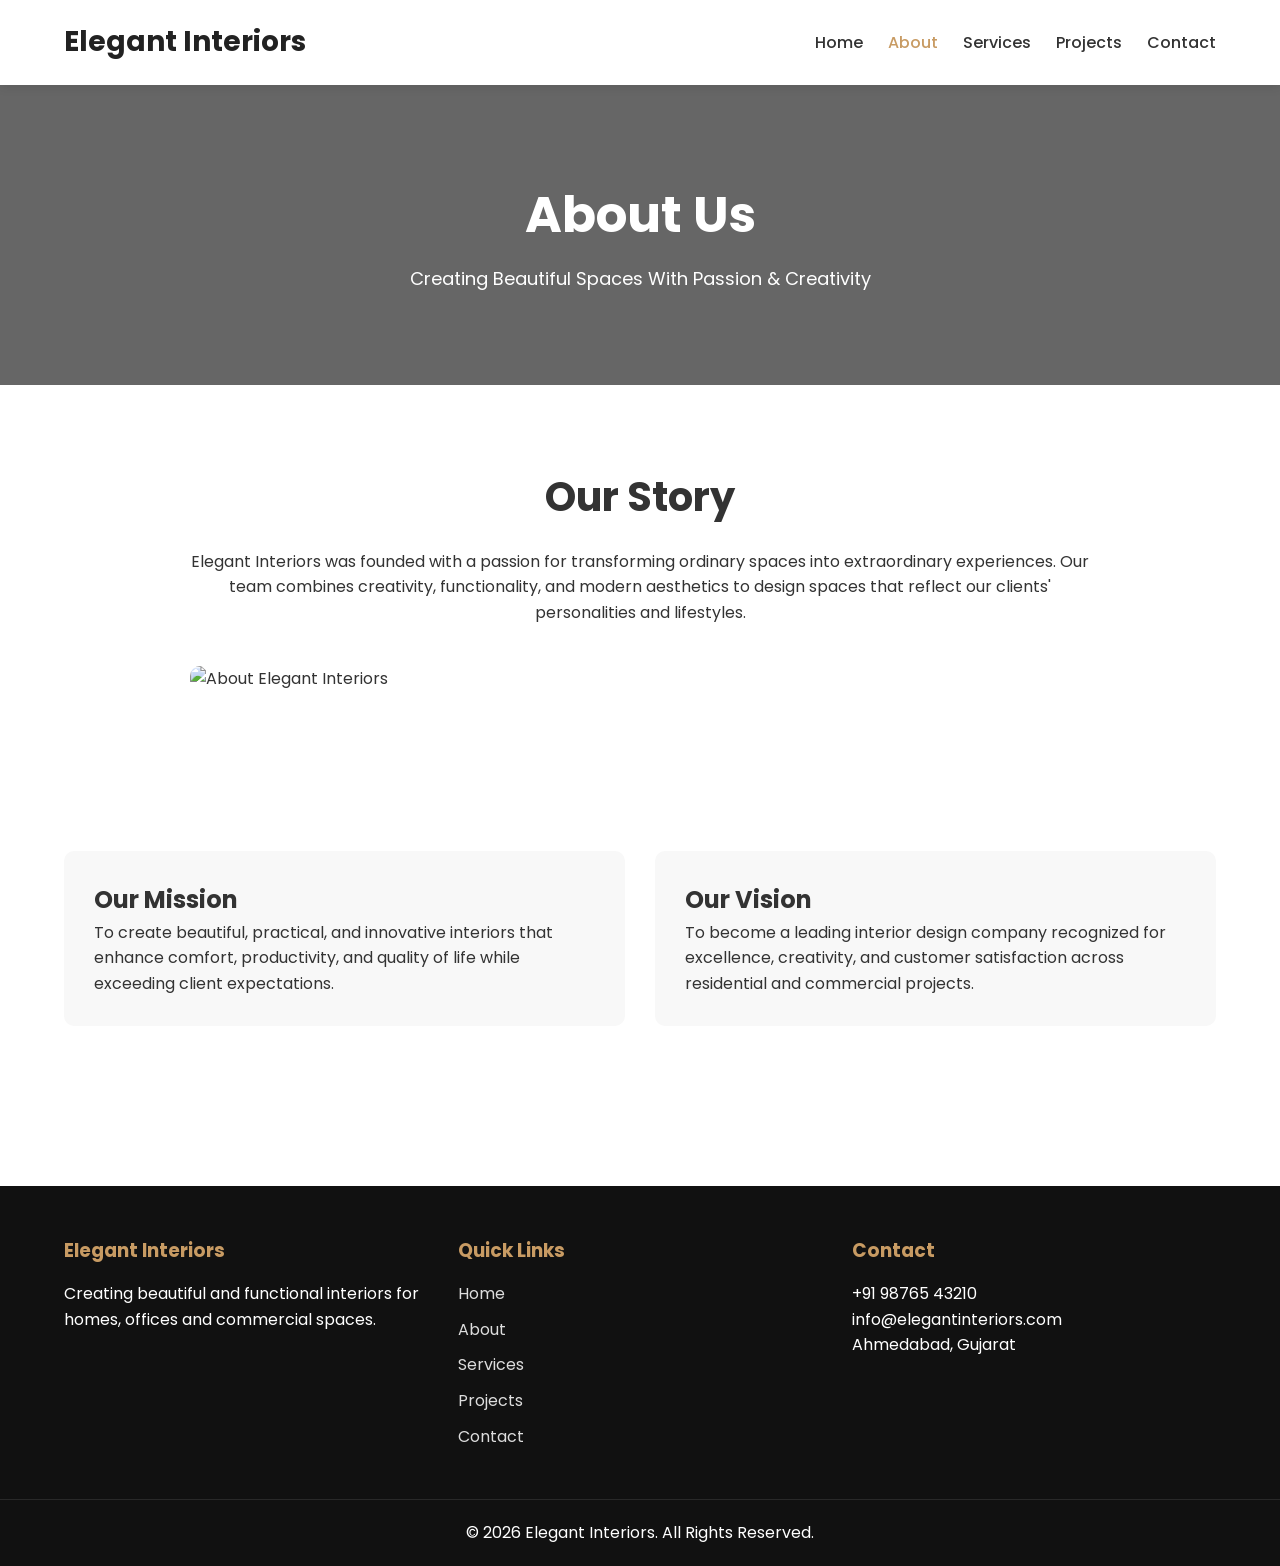
==== about.html @ 5e0bee51 "Add files via upload" ====
<!DOCTYPE html>
<html lang="en">
<head>
    <meta charset="UTF-8">
    <meta name="viewport" content="width=device-width, initial-scale=1.0">
    <title>About Us | Elegant Interiors</title>
    <link rel="stylesheet" href="style.css">
</head>
<body>

<header>
    <nav class="navbar">
        <div class="logo">Elegant Interiors</div>

        <ul class="nav-links">
            <li><a href="index.html">Home</a></li>
            <li><a href="about.html" class="active">About</a></li>
            <li><a href="services.html">Services</a></li>
            <li><a href="projects.html">Projects</a></li>
            <li><a href="contact.html">Contact</a></li>
        </ul>
    </nav>
</header>

<section class="page-banner">
    <div class="banner-content">
        <h1>About Us</h1>
        <p>Creating Beautiful Spaces With Passion & Creativity</p>
    </div>
</section>

<section class="about">
    <div class="container">

        <h2>Our Story</h2>

        <p>
            Elegant Interiors was founded with a passion for transforming
            ordinary spaces into extraordinary experiences. Our team combines
            creativity, functionality, and modern aesthetics to design spaces
            that reflect our clients' personalities and lifestyles.
        </p>

        <img src="images/project1.jpg" alt="About Elegant Interiors">

    </div>
</section>

<section class="mission-vision">
    <div class="container">

        <div class="mv-grid">

            <div class="mv-box">
                <h2>Our Mission</h2>

                <p>
                    To create beautiful, practical, and innovative interiors
                    that enhance comfort, productivity, and quality of life
                    while exceeding client expectations.
                </p>
            </div>

            <div class="mv-box">
                <h2>Our Vision</h2>

                <p>
                    To become a leading interior design company recognized for
                    excellence, creativity, and customer satisfaction across
                    residential and commercial projects.
                </p>
            </div>

        </div>

    </div>
</section>

<footer>
    <div class="footer-content">

        <div>
            <h3>Elegant Interiors</h3>
            <p>
                Creating beautiful and functional interiors for homes,
                offices and commercial spaces.
            </p>
        </div>

        <div>
            <h3>Quick Links</h3>
            <ul>
                <li><a href="index.html">Home</a></li>
                <li><a href="about.html">About</a></li>
                <li><a href="services.html">Services</a></li>
                <li><a href="projects.html">Projects</a></li>
                <li><a href="contact.html">Contact</a></li>
            </ul>
        </div>

        <div>
            <h3>Contact</h3>
            <p>+91 98765 43210</p>
            <p>info@elegantinteriors.com</p>
            <p>Ahmedabad, Gujarat</p>
        </div>

    </div>

    <div class="copyright">
        <p>&copy; 2026 Elegant Interiors. All Rights Reserved.</p>
    </div>
</footer>

</body>
</html>
---- style.css ----
/* =========================
   GOOGLE FONTS
========================= */
@import url('https://fonts.googleapis.com/css2?family=Poppins:wght@300;400;500;600;700&display=swap');

/* =========================
   RESET
========================= */
*{
    margin:0;
    padding:0;
    box-sizing:border-box;
}

html{
    scroll-behavior:smooth;
}

body{
    font-family:'Poppins',sans-serif;
    line-height:1.6;
    color:#333;
    background:#fff;
}

img{
    width:100%;
    display:block;
}

a{
    text-decoration:none;
}

ul{
    list-style:none;
}

.container{
    width:90%;
    max-width:1200px;
    margin:auto;
}

/* =========================
   NAVBAR
========================= */

header{
    background:#fff;
    box-shadow:0 2px 10px rgba(0,0,0,0.1);
    position:sticky;
    top:0;
    z-index:1000;
}

.navbar{
    width:90%;
    max-width:1200px;
    margin:auto;
    display:flex;
    justify-content:space-between;
    align-items:center;
    padding:20px 0;
}

.logo{
    font-size:28px;
    font-weight:700;
    color:#222;
}

.nav-links{
    display:flex;
    gap:25px;
}

.nav-links a{
    color:#333;
    font-weight:500;
    transition:.3s;
    font: size 16px;
}

.nav-links a:hover,
.nav-links .active{
    color:#c89b63;
}

/* =========================
   BUTTON
========================= */

.btn{
    display:inline-block;
    background:#c89b63;
    color:#fff;
    padding:12px 25px;
    border-radius:5px;
    transition:.3s;
}

.btn:hover{
    background:#a9783d;
}

/* =========================
   HERO SECTION
========================= */

.hero{
    background:
    linear-gradient(rgba(0,0,0,.5),
    rgba(0,0,0,.5)),
    url('../images/hero.jpg');

    background-size:cover;
    background-position:center;
    height:90vh;

    display:flex;
    justify-content:center;
    align-items:center;
    text-align:center;
}

.hero-content{
    color:#fff;
    width:80%;
}

.hero-content h1{
    font-size:55px;
    margin-bottom:20px;
}

.hero-content p{
    font-size:20px;
    margin-bottom:30px;
}

/* =========================
   INTRO
========================= */

.intro{
    padding:80px 0;
    text-align:center;
}

.intro h2{
    margin-bottom:20px;
    font-size:38px;
}

.intro p{
    max-width:850px;
    margin:0 auto 30px;
}

.intro img{
    max-width:900px;
    margin:auto;
    border-radius:10px;
}

/* =========================
   SERVICES PREVIEW
========================= */

.services-preview{
    background:#f8f8f8;
    padding:80px 0;
}

.services-preview h2{
    text-align:center;
    margin-bottom:50px;
    font-size:38px;
}

.service-grid{
    display:grid;
    grid-template-columns:repeat(auto-fit,minmax(300px,1fr));
    gap:30px;
}

.service-card{
    background:#fff;
    border-radius:10px;
    overflow:hidden;
    box-shadow:0 4px 15px rgba(0,0,0,0.1);
    transition:.4s;
}

.service-card:hover{
    transform:translateY(-10px);
}

.service-card img{
    height:250px;
    object-fit:cover;
}

.service-card h3{
    padding:20px 20px 10px;
}

.service-card p{
    padding:0 20px 25px;
}

/* =========================
   WHY CHOOSE US
========================= */

.why-us{
    padding:80px 0;
}

.why-us h2{
    text-align:center;
    margin-bottom:50px;
    font-size:38px;
}

.features{
    display:grid;
    grid-template-columns:repeat(auto-fit,minmax(250px,1fr));
    gap:25px;
}

.feature-box{
    text-align:center;
    padding:30px;
    border-radius:10px;
    background:#f8f8f8;
    transition:.3s;
}

.feature-box:hover{
    background:#c89b63;
    color:#fff;
}

.feature-box h3{
    margin-bottom:15px;
}

/* =========================
   CTA
========================= */

.cta{
    background:#222;
    color:#fff;
    text-align:center;
    padding:80px 20px;
}

.cta h2{
    font-size:40px;
    margin-bottom:20px;
}

.cta p{
    margin-bottom:30px;
}

/* =========================
   ABOUT PAGE
========================= */

.about{
    padding:80px 0;
}

.about h2{
    text-align:center;
    font-size:40px;
    margin-bottom:20px;
}

.about p{
    max-width:900px;
    margin:0 auto 40px;
    text-align:center;
}

.about img{
    max-width:900px;
    margin:auto;
    border-radius:10px;
}

.mission-vision{
    padding:80px 0;
}

.mv-grid{
    display:grid;
    grid-template-columns:repeat(auto-fit,minmax(350px,1fr));
    gap:30px;
}

.mv-box{
    background:#f8f8f8;
    padding:30px;
    border-radius:10px;
}

/* =========================
   SERVICES PAGE
========================= */

.services-page{
    padding:80px 0;
}

.services-page h2{
    text-align:center;
    font-size:40px;
    margin-bottom:50px;
}

.services-container{
    display:grid;
    grid-template-columns:repeat(auto-fit,minmax(300px,1fr));
    gap:30px;
}

.service-item{
    background:#fff;
    box-shadow:0 4px 15px rgba(0,0,0,.1);
    border-radius:10px;
    overflow:hidden;
    transition:.4s;
}

.service-item:hover{
    transform:translateY(-10px);
}

.service-item img{
    height:250px;
    object-fit:cover;
}

.service-item h3{
    padding:20px;
}

.service-item p{
    padding:0 20px 25px;
}

/* =========================
   PROJECTS PAGE
========================= */

.projects{
    padding:80px 0;
}

.projects h2{
    text-align:center;
    font-size:40px;
    margin-bottom:50px;
}

.project-grid{
    display:grid;
    grid-template-columns:repeat(auto-fit,minmax(320px,1fr));
    gap:30px;
}

.project-card{
    position:relative;
    overflow:hidden;
    border-radius:10px;
    cursor:pointer;
}

.project-card img{
    transition:.5s;
    height:280px;
    object-fit:cover;
}

.project-card:hover img{
    transform:scale(1.1);
}

.project-content{
    position:absolute;
    left:0;
    bottom:0;
    width:100%;
    background:rgba(0,0,0,.85);
    color:white;
    padding:20px;
}

.project-card:hover 

.project-content{
    bottom:0;
}

/* =========================
   CONTACT PAGE
========================= */

.contact{
    padding:100px 0;
}

.contact h2{
    text-align:center;
    margin-bottom:50px;
    font-size:40px;
}

.contact-wrapper{
    display:grid;
    grid-template-columns:repeat(auto-fit,minmax(350px,1fr));
    gap:40px;
}

.contact-form{
    display:flex;
    flex-direction:column;
}

.contact-form input,
.contact-form textarea{
    padding:15px;
    margin-bottom:20px;
    border:1px solid #ddd;
    border-radius:5px;
    font-size:16px;
}

.contact-form textarea{
    resize:none;
    height:150px;
}

.contact-info h3{
    margin-bottom:15px;
}

.contact-info p{
    margin-bottom:12px;
}

.map{
    margin-top:20px;
}

.map img{
    border-radius:10px;
}

/* =========================
   FOOTER
========================= */

footer{
    background:#111;
    color:#fff;
    padding-top:50px;
}

.footer-content{
    width:90%;
    max-width:1200px;
    margin:auto;

    display:grid;
    grid-template-columns:repeat(auto-fit,minmax(250px,1fr));
    gap:30px;
}

.footer-content h3{
    margin-bottom:15px;
}

.footer-content ul li{
    margin-bottom:10px;
}

.footer-content a{
    color:#ddd;
}

.footer-content a:hover{
    color:#c89b63;
}

.copyright{
    text-align:center;
    border-top:1px solid rgba(255,255,255,.1);
    margin-top:40px;
    padding:20px;
}

/* =========================
   MOBILE RESPONSIVE
========================= */

@media(max-width:768px){

    .navbar{
        flex-direction:column;
        gap:15px;
        padding:15px 0;
    }

    .logo{
        font-size:22px;
        text-align:center;
        white-space:normal;
    }

    .nav-links{
        display:flex;
        flex-wrap:wrap;
        justify-content:center;
        gap:12px;
    }

    .nav-links a{
        font-size:14px;
    }

    .hero{
        height:70vh;
    }

    .hero-content{
        width:90%;
        margin:auto;
    }

    .hero-content h1{
        font-size:28px;
        line-height:1.3;
    }

    .hero-content p{
        font-size:15px;
    }

    .intro h2,
    .why-us h2,
    .services-preview h2,
    .projects h2,
    .services-page h2,
    .contact h2,
    .about h2{
        font-size:28px;
    }

    .banner-content h1{
        font-size:35px;
    }

    .banner-content p{
        font-size:15px;
    }

    .service-grid,
    .services-container,
    .project-grid,
    .features,
    .mv-grid,
    .contact-wrapper{
        grid-template-columns:1fr;
    }

    .stats-grid{
        grid-template-columns:1fr;
    }

    .cta h2{
        font-size:28px;
    }

    .footer-content{
        grid-template-columns:1fr;
        text-align:center;
    }
}
/* PAGE BANNER */

.page-banner{
    height:300px;
    background:
    linear-gradient(rgba(0,0,0,.6),
    rgba(0,0,0,.6)),
    url('images/about-banner.jpg');

    background-size:cover;
    background-position:center;
    display:flex;
    justify-content:center;
    align-items:center;
    text-align:center;
}   

.banner-content{
    color:#fff;
}

.banner-content h1{
    font-size:50px;
    margin-bottom:10px;
}

.banner-content p{
    font-size:18px;
}

.stats{
    padding:80px 0;
    background:#f8f8f8;
}

.stats-grid{
    display:grid;
    grid-template-columns:repeat(auto-fit,minmax(200px,1fr));
    gap:20px;
    text-align:center;
}

.stats-grid h2{
    color:#c89b63;
    font-size:40px;
}

.contact-form input:focus,
.contact-form textarea:focus{
    outline:none;
    border-color:#c89b63;
    box-shadow:0 0 8px rgba(200,155,99,.4);
}

footer{
    margin-top:80px;
}

.footer-content h3{
    color:#c89b63;
}
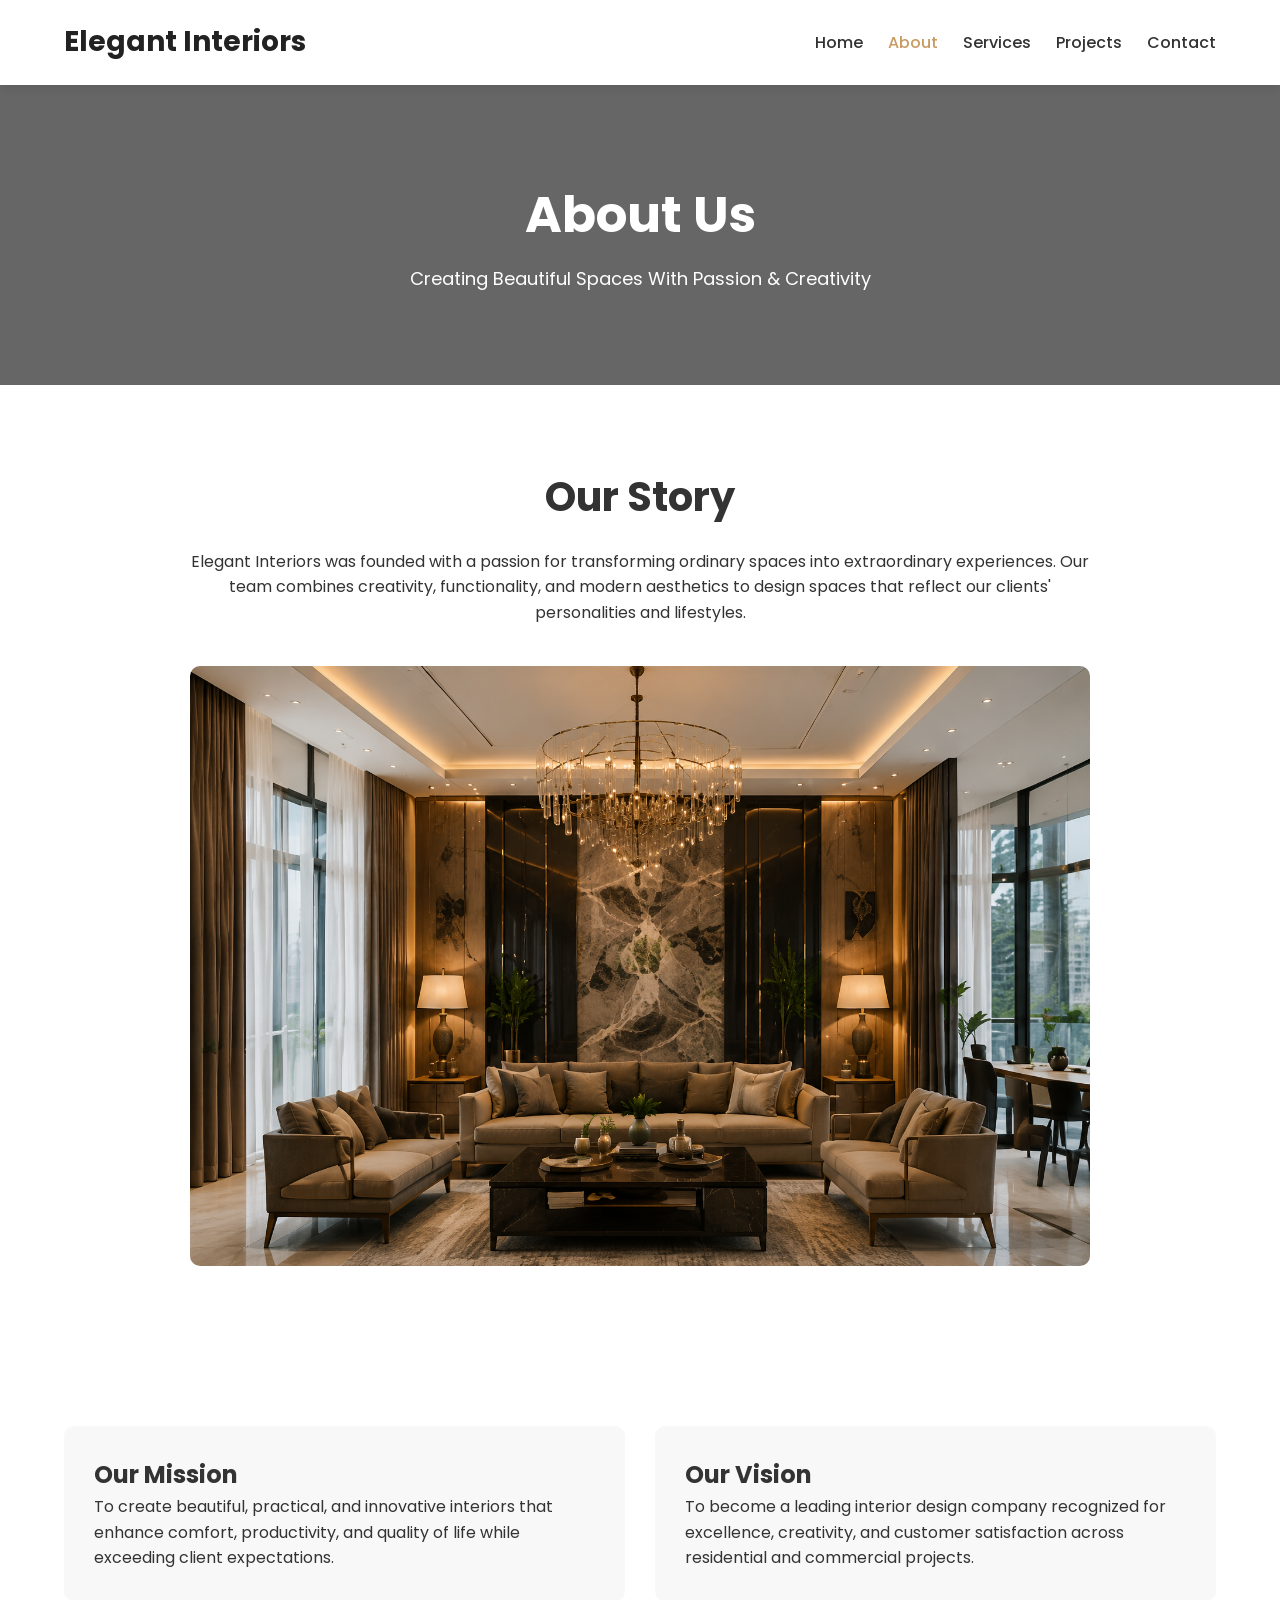
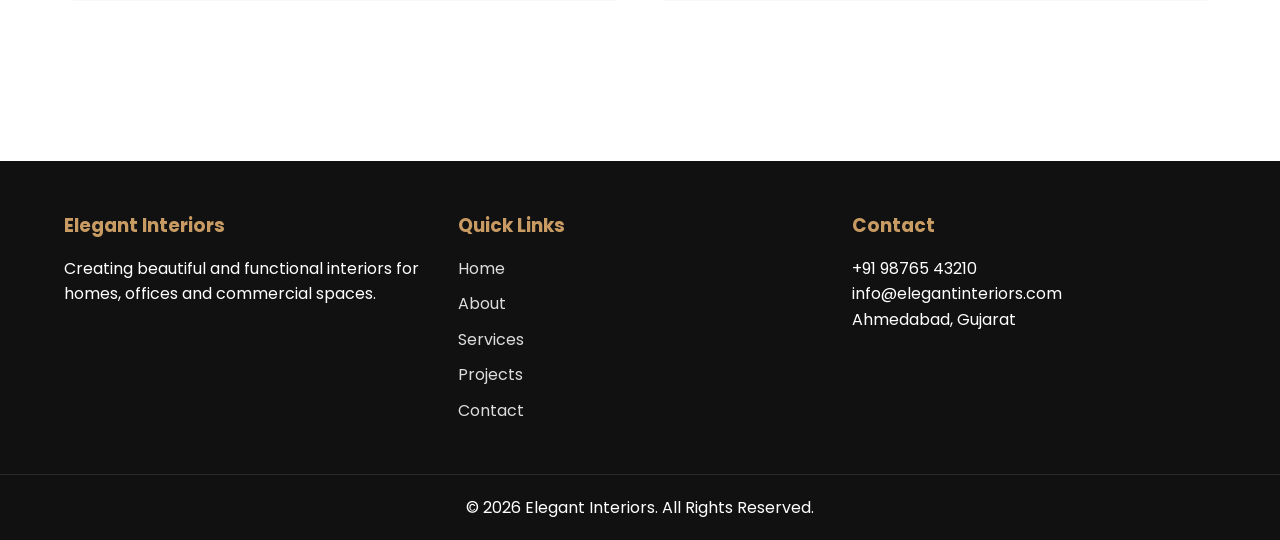
==== commit ddf86c8d: "Update about.html" ====
--- a/about.html
+++ b/about.html
@@ -41,7 +41,7 @@
             that reflect our clients' personalities and lifestyles.
         </p>
 
-        <img src="images/project1.jpg" alt="About Elegant Interiors">
+        <img src="project1.jpg" alt="About Elegant Interiors">
 
     </div>
 </section>
@@ -113,4 +113,4 @@
 </footer>
 
 </body>
-</html>+</html>
